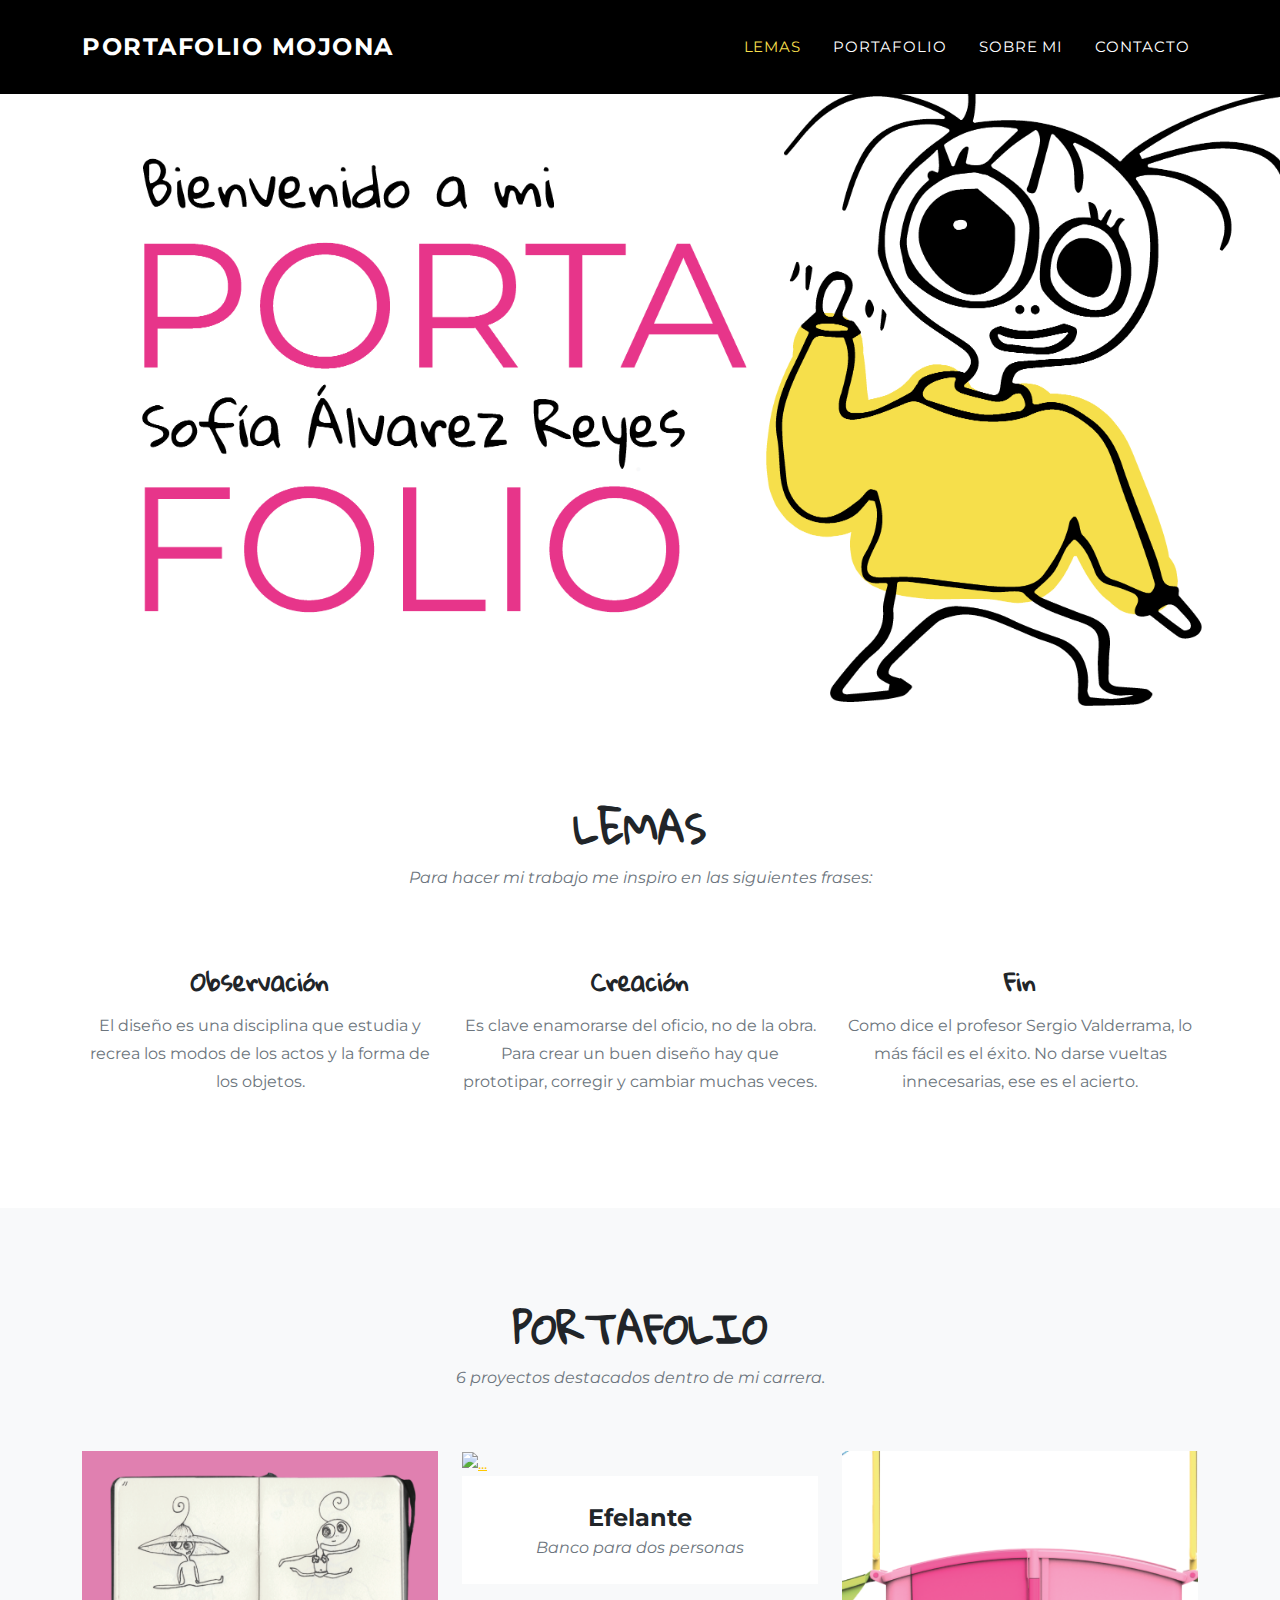
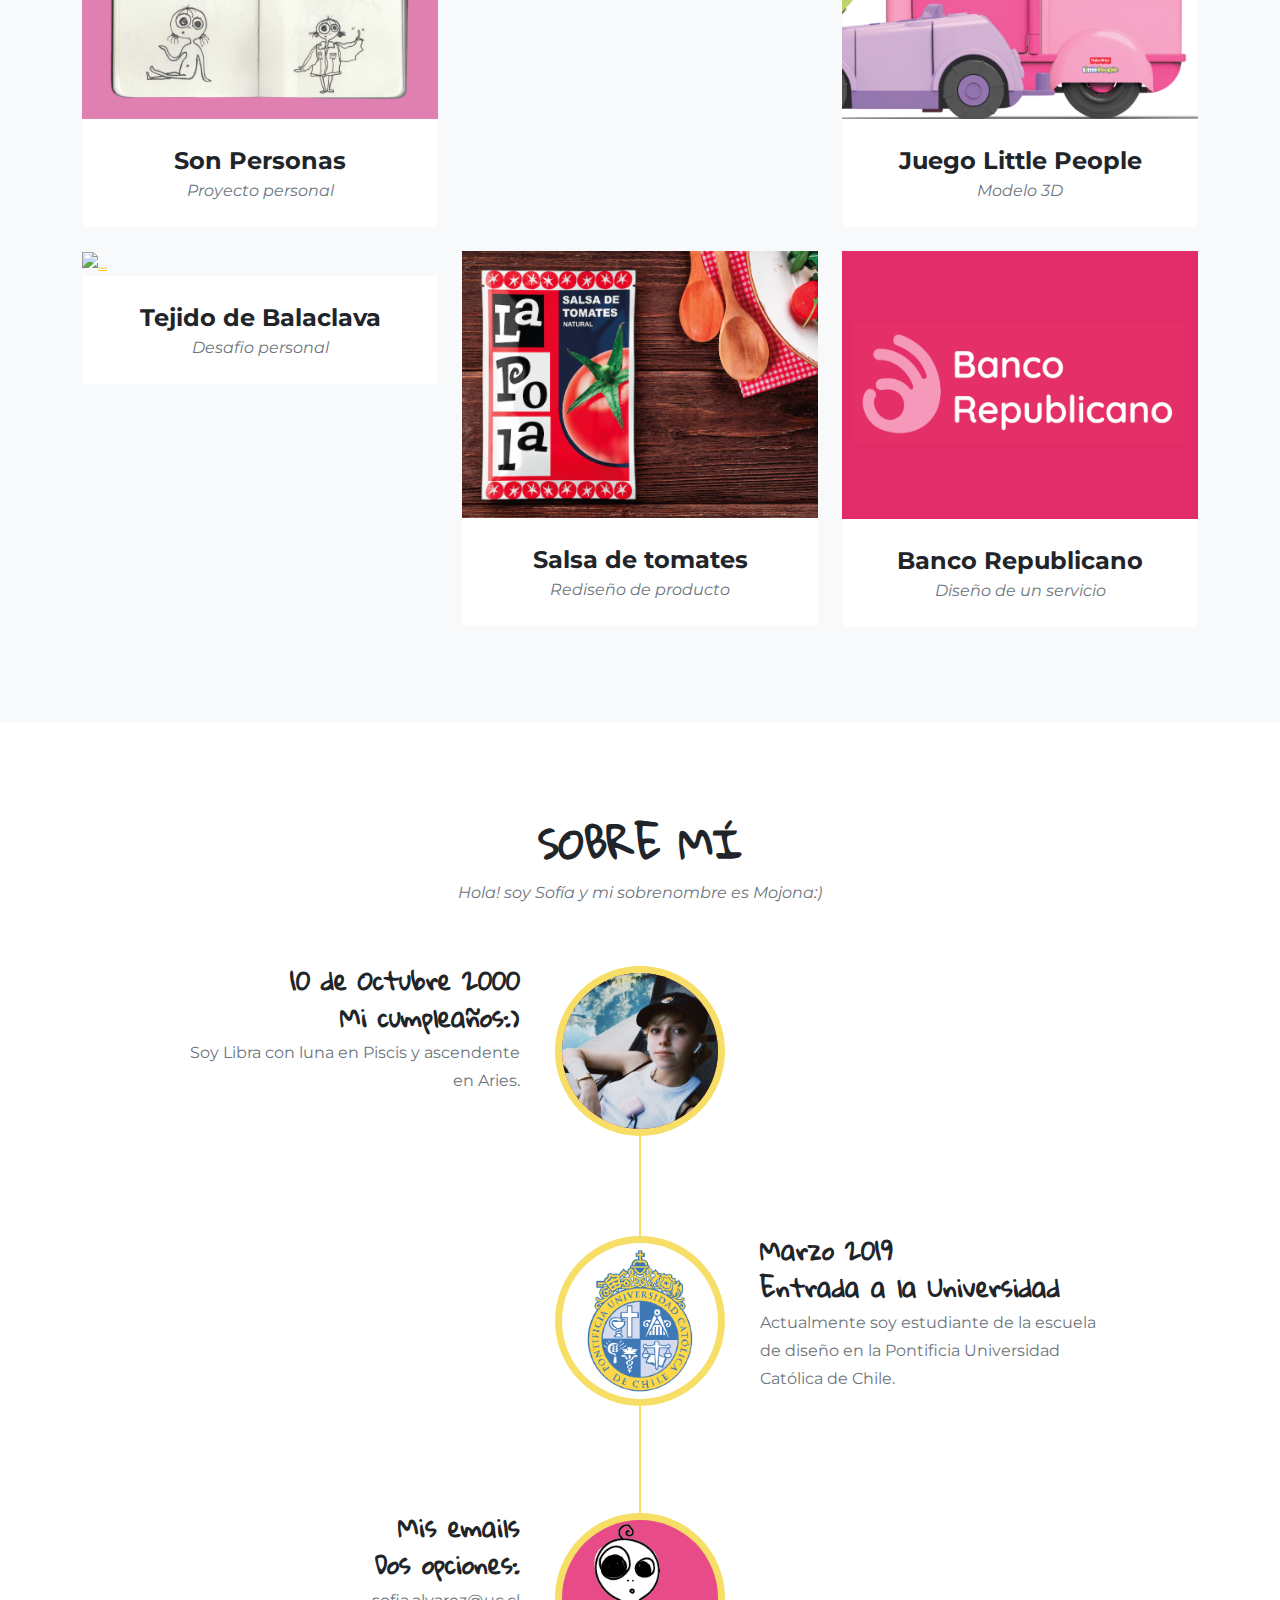
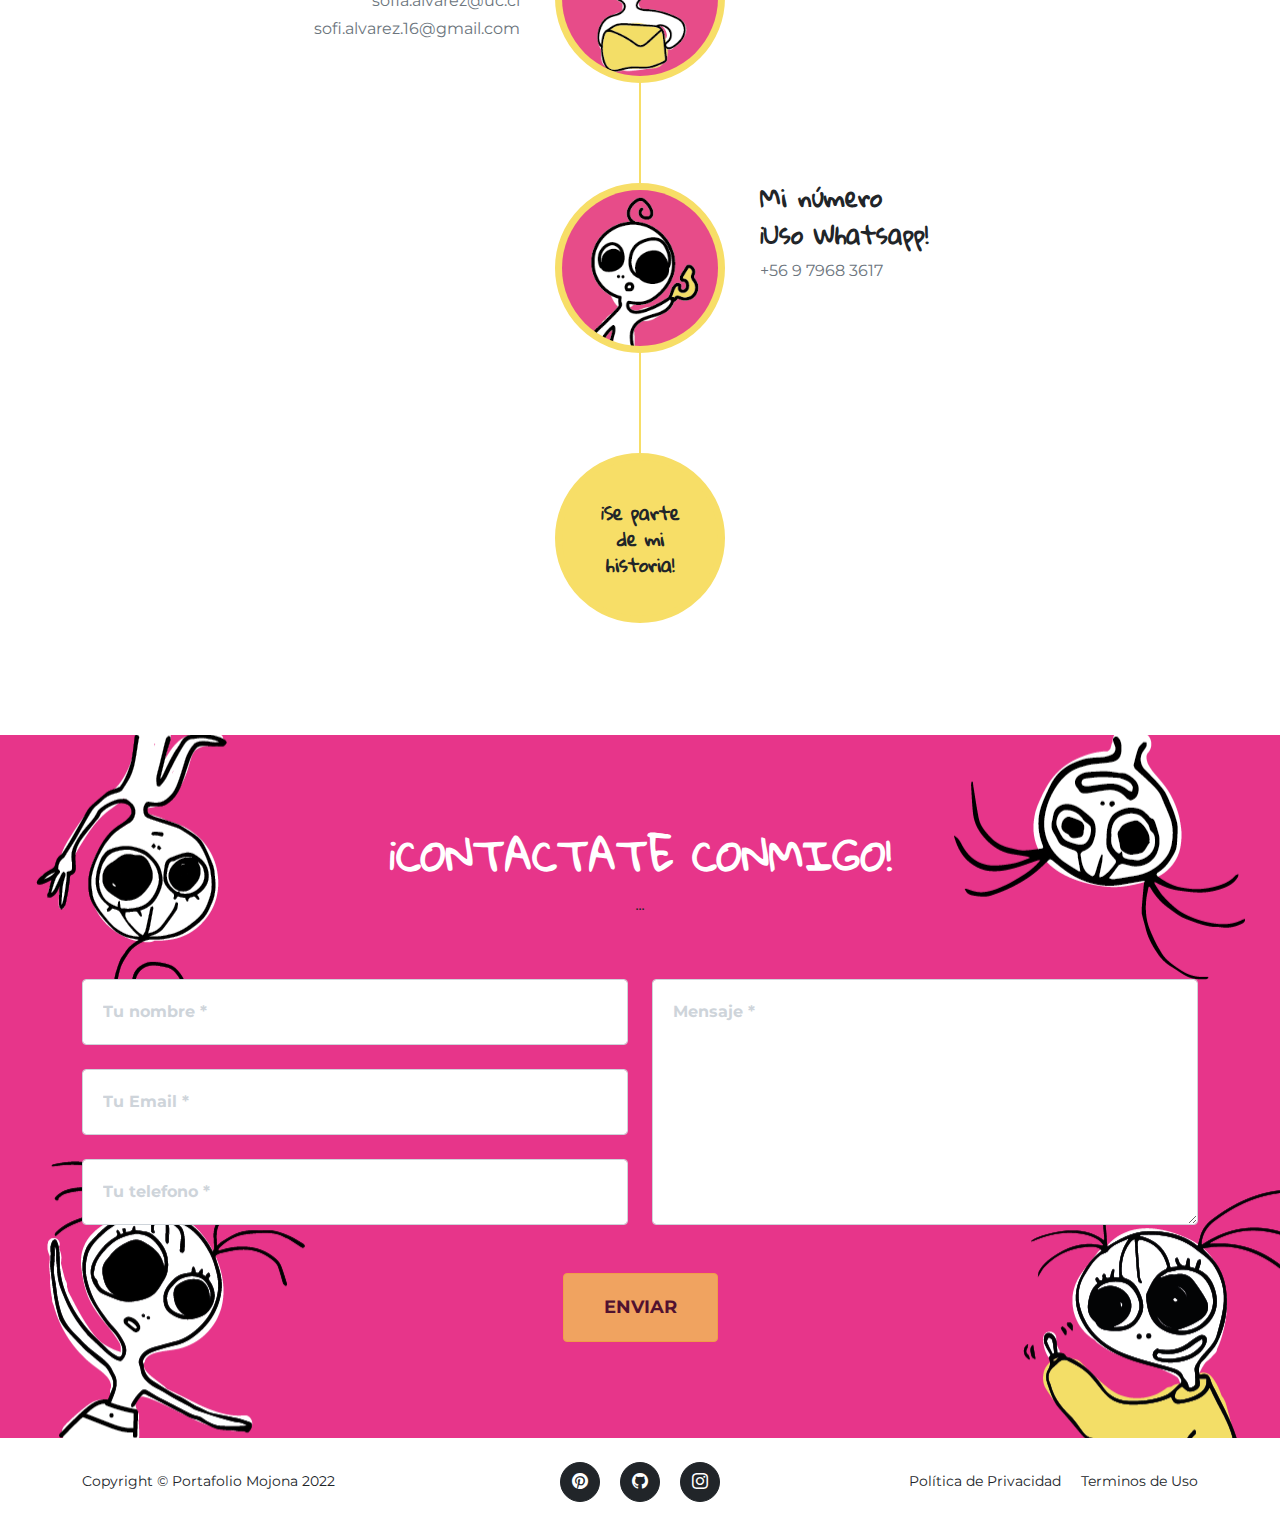
==== pagina-web-mojona/index.html @ ab3c49d6 "Add files via upload" ====
<!DOCTYPE html>
<html lang="en">
    <head>
        <meta charset="utf-8" />
        <title>Portafolio Mojona</title>
        <!-- Search Engine -->
        <meta name="image" content="../assets/img/header-bg.jpg" />
        <!-- Schema.org for Google -->
        <meta itemprop="name" content="Portafolio Mojona" />
        <meta itemprop="image" content="../assets/img/header-bg.jpg" />
        <!-- Open Graph general (Facebook, Pinterest & Google+) -->
        <meta name="og:title" content="Portafolio Mojona" />
        <meta name="og:type" content="website" />
        <meta name="viewport" content="width=device-width, initial-scale=1, shrink-to-fit=no" />
        <meta name="description" content="Este es el portafolio online de Sofía Álvarez! Aquí podrás encontrar mis proyectos destacados y conocerme un poco!" />
        <meta name="author" content="" />
        <!-- Favicon-->
        <link rel="icon" type="image/x-icon" href="assets/favicon.ico" />
        <!-- icons (free version)-->
        <script src="https://use.fontawesome.com/releases/v6.1.0/js/all.js" crossorigin="anonymous"></script>
        <link rel="stylesheet" href="https://cdn.jsdelivr.net/npm/bootstrap-icons@1.8.2/font/bootstrap-icons.css" />
        <!-- Google fonts-->
        <link rel="preconnect" href="https://fonts.googleapis.com" />
        <link rel="preconnect" href="https://fonts.gstatic.com" crossorigin />
        <link href="https://fonts.googleapis.com/css2?family=Gloria+Hallelujah&family=Montserrat&display=swap" rel="stylesheet" />
        <!-- Core theme CSS (includes Bootstrap)-->
        <link href="css/styles.css" rel="stylesheet" />
    </head>
    <body id="page-top">
        <!-- Navigation-->
        <nav class="navbar navbar-expand-lg navbar-dark fixed-top" id="mainNav">
            <div class="container">
                <a class="navbar-brand text-white" href="#page-top">Portafolio Mojona</a>
                <button class="navbar-toggler" type="button" data-bs-toggle="collapse" data-bs-target="#navbarResponsive" aria-controls="navbarResponsive" aria-expanded="false" aria-label="Toggle navigation">
                    Menu
                    <i class="fas fa-bars ms-1"></i>
                </button>
                <div class="collapse navbar-collapse" id="navbarResponsive">
                    <ul class="navbar-nav text-uppercase ms-auto py-4 py-lg-0">
                        <li class="nav-item"><a class="nav-link" href="#services">Lemas</a></li>
                        <li class="nav-item"><a class="nav-link" href="#portfolio">Portafolio</a></li>
                        <li class="nav-item"><a class="nav-link" href="#about">Sobre mi</a></li>
                        <li class="nav-item"><a class="nav-link" href="#contact">Contacto</a></li>
                    </ul>
                </div>
            </div>
        </nav>
        <!-- Masthead-->
        <header class="masthead">
            <div class="container">
                <div class="masthead-subheading">.</div>
                <div class="masthead-heading text-uppercase"></div>
                <div class="masthead-heading text-uppercase"></div>
                <div class="masthead-subheading">.</div>
                <div class="masthead-subheading text-light">.</div>
            </div>
        </header>
        <!-- Services-->
        <section class="page-section" id="services">
            <div class="container">
                <div class="text-center">
                    <h2 class="section-heading text-uppercase">Lemas</h2>
                    <h3 class="section-subheading text-muted">Para hacer mi trabajo me inspiro en las siguientes frases:</h3>
                </div>
                <div class="row text-center">
                    <div class="col-md-4">
                        <span class="fa-stack fa-4x">
                            <i class="fas fa-circle fa-stack-2x text-primary"></i>
                            <i class="fas fa-solid fa-eye fa-stack-1x fa-inverse"></i>
                        </span>
                        <h4 class="my-3">Observación</h4>
                        <p class="text-muted">El diseño es una disciplina que estudia y recrea los modos de los actos y la forma de los objetos.</p>
                    </div>
                    <div class="col-md-4">
                        <span class="fa-stack fa-4x">
                            <i class="fas fa-circle fa-stack-2x text-primary"></i>
                            <i class="fas fa-solid fa-pencil fa-stack-1x fa-inverse"></i>
                        </span>
                        <h4 class="my-3">Creación</h4>
                        <p class="text-muted">Es clave enamorarse del oficio, no de la obra. Para crear un buen diseño hay que prototipar, corregir y cambiar muchas veces.</p>
                    </div>
                    <div class="col-md-4">
                        <span class="fa-stack fa-4x">
                            <i class="fas fa-circle fa-stack-2x text-primary"></i>
                            <i class="fas fa-solid fa-wand-magic-sparkles fa-stack-1x fa-inverse"></i>
                        </span>
                        <h4 class="my-3">Fin</h4>
                        <p class="text-muted">Como dice el profesor Sergio Valderrama, lo más fácil es el éxito. No darse vueltas innecesarias, ese es el acierto.</p>
                    </div>
                </div>
            </div>
        </section>
        <!-- Portfolio Grid-->
        <section class="page-section bg-light" id="portfolio">
            <div class="container">
                <div class="text-center">
                    <h2 class="section-heading text-uppercase">Portafolio</h2>
                    <h3 class="section-subheading text-muted">6 proyectos destacados dentro de mi carrera.</h3>
                </div>
                <div class="row">
                    <div class="col-lg-4 col-sm-6 mb-4">
                        <!-- Portfolio item 1-->
                        <div class="portfolio-item">
                            <a class="portfolio-link" data-bs-toggle="modal" href="#portfolioModal1">
                                <div class="portfolio-hover">
                                    <div class="portfolio-hover-content"><i class="fas fa-plus fa-3x"></i></div>
                                </div>
                                <img class="img-fluid" src="assets/img/portfolio/1.jpg" alt="..." />
                            </a>
                            <div class="portfolio-caption">
                                <div class="portfolio-caption-heading">Son Personas</div>
                                <div class="portfolio-caption-subheading text-muted">Proyecto personal</div>
                            </div>
                        </div>
                    </div>
                    <div class="col-lg-4 col-sm-6 mb-4">
                        <!-- Portfolio item 2-->
                        <div class="portfolio-item">
                            <a class="portfolio-link" data-bs-toggle="modal" href="#portfolioModal2">
                                <div class="portfolio-hover">
                                    <div class="portfolio-hover-content"><i class="fas fa-plus fa-3x"></i></div>
                                </div>
                                <img class="img-fluid" src="assets/img/portfolio/2.jpg" alt="..." />
                            </a>
                            <div class="portfolio-caption">
                                <div class="portfolio-caption-heading">Efelante</div>
                                <div class="portfolio-caption-subheading text-muted">Banco para dos personas</div>
                            </div>
                        </div>
                    </div>
                    <div class="col-lg-4 col-sm-6 mb-4">
                        <!-- Portfolio item 3-->
                        <div class="portfolio-item">
                            <a class="portfolio-link" data-bs-toggle="modal" href="#portfolioModal3">
                                <div class="portfolio-hover">
                                    <div class="portfolio-hover-content"><i class="fas fa-plus fa-3x"></i></div>
                                </div>
                                <img class="img-fluid" src="assets/img/portfolio/3.jpg" alt="..." />
                            </a>
                            <div class="portfolio-caption">
                                <div class="portfolio-caption-heading">Juego Little People</div>
                                <div class="portfolio-caption-subheading text-muted">Modelo 3D</div>
                            </div>
                        </div>
                    </div>
                    <div class="col-lg-4 col-sm-6 mb-4 mb-lg-0">
                        <!-- Portfolio item 4-->
                        <div class="portfolio-item">
                            <a class="portfolio-link" data-bs-toggle="modal" href="#portfolioModal4">
                                <div class="portfolio-hover">
                                    <div class="portfolio-hover-content"><i class="fas fa-plus fa-3x"></i></div>
                                </div>
                                <img class="img-fluid" src="assets/img/portfolio/4.jpg" alt="..." />
                            </a>
                            <div class="portfolio-caption">
                                <div class="portfolio-caption-heading">Tejido de Balaclava</div>
                                <div class="portfolio-caption-subheading text-muted">Desafio personal</div>
                            </div>
                        </div>
                    </div>
                    <div class="col-lg-4 col-sm-6 mb-4 mb-sm-0">
                        <!-- Portfolio item 5-->
                        <div class="portfolio-item">
                            <a class="portfolio-link" data-bs-toggle="modal" href="#portfolioModal5">
                                <div class="portfolio-hover">
                                    <div class="portfolio-hover-content"><i class="fas fa-plus fa-3x"></i></div>
                                </div>
                                <img class="img-fluid" src="assets/img/portfolio/5.jpg" alt="..." />
                            </a>
                            <div class="portfolio-caption">
                                <div class="portfolio-caption-heading">Salsa de tomates</div>
                                <div class="portfolio-caption-subheading text-muted">Rediseño de producto</div>
                            </div>
                        </div>
                    </div>
                    <div class="col-lg-4 col-sm-6">
                        <!-- Portfolio item 6-->
                        <div class="portfolio-item">
                            <a class="portfolio-link" data-bs-toggle="modal" href="#portfolioModal6">
                                <div class="portfolio-hover">
                                    <div class="portfolio-hover-content"><i class="fas fa-plus fa-3x"></i></div>
                                </div>
                                <img class="img-fluid" src="assets/img/portfolio/6.jpg" alt="..." />
                            </a>
                            <div class="portfolio-caption">
                                <div class="portfolio-caption-heading">Banco Republicano</div>
                                <div class="portfolio-caption-subheading text-muted">Diseño de un servicio</div>
                            </div>
                        </div>
                    </div>
                </div>
            </div>
        </section>
        <!-- About-->
        <section class="page-section" id="about">
            <div class="container">
                <div class="text-center">
                    <h2 class="section-heading text-uppercase">Sobre mí</h2>
                    <h3 class="section-subheading text-muted">Hola! soy Sofía y mi sobrenombre es Mojona:)</h3>
                </div>
                <ul class="timeline">
                    <li>
                        <div class="timeline-image"><img class="rounded-circle bg-danger img-fluid" src="assets/img/about/1.jpg" alt="..." /></div>
                        <div class="timeline-panel">
                            <div class="timeline-heading">
                                <h4>10 de Octubre 2000</h4>
                                <h4 class="subheading">Mi cumpleaños:)</h4>
                            </div>
                            <div class="timeline-body"><p class="text-muted">Soy Libra con luna en Piscis y ascendente en Aries.</p></div>
                        </div>
                    </li>
                    <li class="timeline-inverted">
                        <div class="timeline-image"><img class="rounded-circle img-fluid" src="assets/img/about/2.jpg" alt="..." /></div>
                        <div class="timeline-panel">
                            <div class="timeline-heading">
                                <h4>Marzo 2019</h4>
                                <h4 class="subheading">Entrada a la Universidad</h4>
                            </div>
                            <div class="timeline-body"><p class="text-muted">Actualmente soy estudiante de la escuela de diseño en la Pontificia Universidad Católica de Chile.</p></div>
                        </div>
                    </li>
                    <li>
                        <div class="timeline-image"><img class="rounded-circle img-fluid" src="assets/img/about/3.jpg" alt="..." /></div>
                        <div class="timeline-panel">
                            <div class="timeline-heading">
                                <h4>Mis emails</h4>
                                <h4 class="subheading">Dos opciones:</h4>
                            </div>
                            <div class="timeline-body">
                                <p class="text-muted">sofia.alvarez@uc.cl</p>
                                <p class="text-muted">sofi.alvarez.16@gmail.com</p>
                            </div>
                        </div>
                    </li>
                    <li class="timeline-inverted">
                        <div class="timeline-image"><img class="rounded-circle img-fluid" src="assets/img/about/4.jpg" alt="..." /></div>
                        <div class="timeline-panel">
                            <div class="timeline-heading">
                                <h4>Mi número</h4>
                                <h4 class="subheading">¡Uso Whatsapp!</h4>
                            </div>
                            <div class="timeline-body"><p class="text-muted">+56 9 7968 3617</p></div>
                        </div>
                    </li>
                    <li class="timeline-inverted">
                        <div class="timeline-image">
                            <h4 class="text-dark">
                                ¡Se parte
                                <br />
                                de mi
                                <br />
                                historia!
                            </h4>
                        </div>
                    </li>
                </ul>
            </div>
        </section>
        <!-- Contact-->
        <section class="page-section" id="contact">
            <div class="container">
                <div class="text-center">
                    <h2 class="section-heading text-uppercase">¡Contactate conmigo!</h2>
                    <h3 class="section-subheading text-uppercase">...</h3>
                </div>
                <!-- * * * * * * * * * * * * * * *-->
                <!-- * * SB Forms Contact Form * *-->
                <!-- * * * * * * * * * * * * * * *-->
                <!-- This form is pre-integrated with SB Forms.-->
                <!-- To make this form functional, sign up at-->
                <!-- https://startbootstrap.com/solution/contact-forms-->
                <!-- to get an API token!-->
                <form id="contactForm" data-sb-form-api-token="API_TOKEN">
                    <div class="row align-items-stretch mb-5">
                        <div class="col-md-6">
                            <div class="form-group">
                                <!-- Name input-->
                                <input class="form-control" id="name" type="text" placeholder="Tu nombre *" data-sb-validations="required" />
                                <div class="invalid-feedback" data-sb-feedback="name:required">Se requiere un nombre.</div>
                            </div>
                            <div class="form-group">
                                <!-- Email address input-->
                                <input class="form-control" id="email" type="email" placeholder="Tu Email *" data-sb-validations="required,email" />
                                <div class="invalid-feedback" data-sb-feedback="email:required">Se requiere un email.</div>
                                <div class="invalid-feedback" data-sb-feedback="email:email">El email no es valido.</div>
                            </div>
                            <div class="form-group mb-md-0">
                                <!-- Phone number input-->
                                <input class="form-control" id="phone" type="tel" placeholder="Tu telefono *" data-sb-validations="required" />
                                <div class="invalid-feedback" data-sb-feedback="phone:required">Se requere un número de telefono.</div>
                            </div>
                        </div>
                        <div class="col-md-6">
                            <div class="form-group form-group-textarea mb-md-0">
                                <!-- Message input-->
                                <textarea class="form-control" id="message" placeholder="Mensaje *" data-sb-validations="required"></textarea>
                                <div class="invalid-feedback" data-sb-feedback="message:required">Se requiere un mensaje.</div>
                            </div>
                        </div>
                    </div>
                    <!-- Submit success message-->
                    <!---->
                    <!-- This is what your users will see when the form-->
                    <!-- has successfully submitted-->
                    <div class="d-none" id="submitSuccessMessage">
                        <div class="text-center text-white mb-3">
                            <div class="fw-bolder">Envío de formulario exitoso!</div>
                        </div>
                    </div>
                    <!-- Submit error message-->
                    <!---->
                    <!-- This is what your users will see when there is-->
                    <!-- an error submitting the form-->
                    <div class="d-none" id="submitErrorMessage"><div class="text-center text-danger mb-3">¡Error al enviar el mensaje!</div></div>
                    <!-- Submit Button-->
                    <div class="text-center"><button class="btn btn-primary btn-xl text-uppercase disabled" id="submitButton" type="submit">Enviar</button></div>
                </form>
            </div>
        </section>
        <!-- Footer-->
        <footer class="footer py-4">
            <div class="container">
                <div class="row align-items-center">
                    <div class="col-lg-4 text-lg-start">Copyright &copy; Portafolio Mojona 2022</div>
                    <div class="col-lg-4 my-3 my-lg-0">
                        <a class="btn btn-dark btn-social mx-2" href="https://www.pinterest.cl/sofialvarez10/_saved" aria-label="Pinterest"><i class="bi bi-pinterest"></i></a>
                        <a class="btn btn-dark btn-social mx-2" href="https://github.com/sofialvarez4" aria-label="Github"><i class="bi bi-github"></i></a>
                        <a class="btn btn-dark btn-social mx-2" href="https://www.instagram.com/son.personas" aria-label="Instagram"><i class="bi bi-instagram"></i></a>
                    </div>
                    <div class="col-lg-4 text-lg-end">
                        <a class="link-dark text-decoration-none me-3" href="#!">Política de Privacidad</a>
                        <a class="link-dark text-decoration-none" href="#!">Terminos de Uso</a>
                    </div>
                </div>
            </div>
        </footer>
        <!-- Portfolio Modals-->
        <!-- Portfolio item 1 modal popup-->
        <div class="portfolio-modal modal fade" id="portfolioModal1" tabindex="-1" role="dialog" aria-hidden="true">
            <div class="modal-dialog">
                <div class="modal-content">
                    <div class="close-modal" data-bs-dismiss="modal"><img src="assets/img/close-icon.svg" alt="Close modal" /></div>
                    <div class="container">
                        <div class="row justify-content-center">
                            <div class="col-lg-8">
                                <div class="modal-body">
                                    <!-- Project details-->
                                    <h2 class="text-uppercase">Son Personas</h2>
                                    <p class="item-intro text-muted">Proyecto Personal</p>
                                    <img class="img-fluid d-block mx-auto" src="assets/img/portfolio/1.jpg" alt="..." />
                                    <p>El nombre “Son Personas” nació de mis hermanos. Ellos se reian de mí diciendo que mis dibujos parecían Aliens, y yo siempre les contestaba diciendo que eran personas.</p>
                                    <p>Empecé a dibujarlos en junio de 2020, durante la cuarentena. En cierto modo sentí que hacerlos era una forma de mantener la cordura en esos momentos de estrés.</p>
                                    <p>Desde entonces, estas pequeñas ilustraciones se convirtieron en parte de mi identidad. Por eso en la mayoría de mis proyectos suele haber un dibujo de “son personas”.</p>
                                    <img class="img-fluid d-block mx-auto" src="assets/img/portfolio/1,1.jpg" alt="..." />
                                    <img class="img-fluid d-block mx-auto" src="assets/img/portfolio/1,2.jpg" alt="..." />
                                    <img class="img-fluid d-block mx-auto" src="assets/img/portfolio/1,3.jpg" alt="..." />
                                    <ul class="list-inline">
                                        <li>
                                            <strong>Año:</strong>
                                            2020
                                        </li>
                                    </ul>
                                    <button class="btn btn-primary btn-xl text-uppercase" data-bs-dismiss="modal" type="button">
                                        <i class="fas fa-xmark me-1"></i>
                                        Cerrar
                                    </button>
                                </div>
                            </div>
                        </div>
                    </div>
                </div>
            </div>
        </div>
        <!-- Portfolio item 2 modal popup-->
        <div class="portfolio-modal modal fade" id="portfolioModal2" tabindex="-1" role="dialog" aria-hidden="true">
            <div class="modal-dialog">
                <div class="modal-content">
                    <div class="close-modal" data-bs-dismiss="modal"><img src="assets/img/close-icon.svg" alt="Close modal" /></div>
                    <div class="container">
                        <div class="row justify-content-center">
                            <div class="col-lg-8">
                                <div class="modal-body">
                                    <!-- Project details-->
                                    <h2 class="text-uppercase">Efelante</h2>
                                    <p class="item-intro text-muted">Banco para dos personas</p>
                                    <img class="img-fluid d-block mx-auto" src="assets/img/portfolio/2,2.jpg" alt="..." />
                                    <p>El desafío era crear un banco que tuviera dos puntos de apoyo y que pudiera soportar el peso de dos personas. Debía construirse a partir de los principios estructurantes y unirse con amarracables.</p>
                                    <img class="img-fluid d-block mx-auto" src="assets/img/portfolio/2,1.jpg" alt="..." />
                                    <img class="img-fluid d-block mx-auto" src="assets/img/portfolio/2,3.jpg" alt="..." />
                                    <p>Decidimos que nuestro banco podría usarse en un contexto infantil. Por eso, una de sus características es el ser sobredimensionado, para que por ningún motivo sea inestable.</p>
                                    <p>
                                        Para que se relacionara con el contexto de los niños y llamara la atención, lo hicimos en forma de elefante. Por eso se llama “Efelante”, nombre que alude al elefantito morado de la pelicula de Winnie
                                        the Pooh de Disney.
                                    </p>
                                    <img class="img-fluid d-block mx-auto" src="assets/img/portfolio/2,4.jpg" alt="..." />
                                    <img class="img-fluid d-block mx-auto" src="assets/img/portfolio/2,5.jpg" alt="..." />
                                    <img class="img-fluid d-block mx-auto" src="assets/img/portfolio/2,6.jpg" alt="..." />
                                    <img class="img-fluid d-block mx-auto" src="assets/img/portfolio/2,7.jpg" alt="..." />
                                    <ul class="list-inline">
                                        <li>
                                            <strong>Proyecto Grupal:</strong>
                                            Junto a Antonia Riesco e Ignacia Hughes.
                                        </li>
                                        <li>
                                            <strong>Año:</strong>
                                            2021
                                        </li>
                                    </ul>
                                    <button class="btn btn-primary btn-xl text-uppercase" data-bs-dismiss="modal" type="button">
                                        <i class="fas fa-xmark me-1"></i>
                                        Cerrar
                                    </button>
                                </div>
                            </div>
                        </div>
                    </div>
                </div>
            </div>
        </div>
        <!-- Portfolio item 3 modal popup-->
        <div class="portfolio-modal modal fade" id="portfolioModal3" tabindex="-1" role="dialog" aria-hidden="true">
            <div class="modal-dialog">
                <div class="modal-content">
                    <div class="close-modal" data-bs-dismiss="modal"><img src="assets/img/close-icon.svg" alt="Close modal" /></div>
                    <div class="container">
                        <div class="row justify-content-center">
                            <div class="col-lg-8">
                                <div class="modal-body">
                                    <!-- Project details-->
                                    <h2 class="text-uppercase">Juego Little People</h2>
                                    <p class="item-intro text-muted">Modelado 3D</p>

                                    <p>El proyecto consistió en modelar en Rhinoceros 3D un objeto de nuestra elección, el cual debía tener diferentes partes y movimiento (para luego realizar una animación en Keyshot).</p>
                                    <p>
                                        También tuvimos que iluminarlo y renderizarlo para tomar varias fotos desde diferentes perspectivas, donde se podían ver los detalles. Además tuvimos que hacer 3 variantes que usaran materiales
                                        diferentes al original.
                                    </p>
                                    <ul class="list-inline">
                                        <li>
                                            <strong>Año:</strong>
                                            2021
                                        </li>
                                    </ul>
                                    <img class="img-fluid d-block mx-auto" src="assets/img/portfolio/3,1.jpg" alt="..." />
                                    <button class="btn btn-primary btn-xl text-uppercase" data-bs-dismiss="modal" type="button">
                                        <i class="fas fa-xmark me-1"></i>
                                        Cerrar
                                    </button>
                                </div>
                            </div>
                        </div>
                    </div>
                </div>
            </div>
        </div>
        <!-- Portfolio item 4 modal popup-->
        <div class="portfolio-modal modal fade" id="portfolioModal4" tabindex="-1" role="dialog" aria-hidden="true">
            <div class="modal-dialog">
                <div class="modal-content">
                    <div class="close-modal" data-bs-dismiss="modal"><img src="assets/img/close-icon.svg" alt="Close modal" /></div>
                    <div class="container">
                        <div class="row justify-content-center">
                            <div class="col-lg-8">
                                <div class="modal-body">
                                    <!-- Project details-->
                                    <h2 class="text-uppercase">Tejido de Balaclava</h2>
                                    <p class="item-intro text-muted">Desafío personal</p>
                                    <img class="img-fluid d-block mx-auto" src="assets/img/portfolio/4.jpg" alt="..." />
                                    <p>En el verano del 2022 (enero y febrero) decidí que quería aprender a hacer algo nuevo, ya que tenía mucho tiempo. Se me ocurrió que tejer era una buena idea.</p>
                                    <p>
                                        En el proceso de pensar qué hacer, me encontré con una marca llamada Imanskopi. Venden unos balaclavas tejidos y me enamoré de su diseño. No vendían ni enviaban a Chile, así que decidí desafiarme y
                                        tejer uno con el mismo diseño para mí.
                                    </p>
                                    <p>Era la primera vez que tejía en más de diez años, así que estoy muy orgullosa de los resultados.</p>
                                    <img class="img-fluid d-block mx-auto" src="assets/img/portfolio/4,1.jpg" alt="..." />
                                    <ul class="list-inline">
                                        <li>
                                            <strong>Año:</strong>
                                            2022
                                        </li>
                                    </ul>
                                    <button class="btn btn-primary btn-xl text-uppercase" data-bs-dismiss="modal" type="button">
                                        <i class="fas fa-xmark me-1"></i>
                                        Cerrar
                                    </button>
                                </div>
                            </div>
                        </div>
                    </div>
                </div>
            </div>
        </div>
        <!-- Portfolio item 5 modal popup-->
        <div class="portfolio-modal modal fade" id="portfolioModal5" tabindex="-1" role="dialog" aria-hidden="true">
            <div class="modal-dialog">
                <div class="modal-content">
                    <div class="close-modal" data-bs-dismiss="modal"><img src="assets/img/close-icon.svg" alt="Close modal" /></div>
                    <div class="container">
                        <div class="row justify-content-center">
                            <div class="col-lg-8">
                                <div class="modal-body">
                                    <!-- Project details-->
                                    <h2 class="text-uppercase">Salsa de Tomates</h2>
                                    <p class="item-intro text-muted">Rediseño de producto</p>
                                    <img class="img-fluid d-block mx-auto" src="assets/img/portfolio/5.jpg" alt="..." />
                                    <p>
                                        En este proyecto el profesor nos hizo elegir el diseño ganador de un producto en concreto del supermercado, en mi caso la salsa de tomate en sachet. Después de eso, nos dijo que teníamos que crear un
                                        diseño que superara al mencionado anteriormente.
                                    </p>
                                    <img class="img-fluid d-block mx-auto" src="assets/img/portfolio/5,1.jpg" alt="..." />
                                    <p>Además tuvimos que hacer dos variantes del original. En mi caso, mi original era la salsa de tomate normal y mis variantes son la italiana y la casera.</p>
                                    <ul class="list-inline">
                                        <li>
                                            <strong>Año:</strong>
                                            2022
                                        </li>
                                    </ul>
                                    <button class="btn btn-primary btn-xl text-uppercase" data-bs-dismiss="modal" type="button">
                                        <i class="fas fa-xmark me-1"></i>
                                        Cerrar
                                    </button>
                                </div>
                            </div>
                        </div>
                    </div>
                </div>
            </div>
        </div>
        <!-- Portfolio item 6 modal popup-->
        <div class="portfolio-modal modal fade" id="portfolioModal6" tabindex="-1" role="dialog" aria-hidden="true">
            <div class="modal-dialog">
                <div class="modal-content">
                    <div class="close-modal" data-bs-dismiss="modal"><img src="assets/img/close-icon.svg" alt="Close modal" /></div>
                    <div class="container">
                        <div class="row justify-content-center">
                            <div class="col-lg-8">
                                <div class="modal-body">
                                    <!-- Project details-->
                                    <h2 class="text-uppercase">Banco Republicano</h2>
                                    <p class="item-intro text-muted">Diseño de un servcio</p>
                                    <img class="img-fluid d-block mx-auto" src="assets/img/portfolio/6.jpg" alt="..." />
                                    <p>El objetivo de este proyecto era diseñar como si es que realmente tuvieramos a un cliente pagandonos para hacer un trabajo.</p>
                                    <p>En mi caso mi cliente quería tener la grafica para su banco, que tenía el nombre "Banco Republicano".</p>
                                    <img class="img-fluid d-block mx-auto" src="assets/img/portfolio/6,1.jpg" alt="..." />
                                    <img class="img-fluid d-block mx-auto" src="assets/img/portfolio/6,2.jpg" alt="..." />
                                    <img class="img-fluid d-block mx-auto" src="assets/img/portfolio/6,3.jpg" alt="..." />
                                    <img class="img-fluid d-block mx-auto" src="assets/img/portfolio/6,4.jpg" alt="..." />
                                    <img class="img-fluid d-block mx-auto" src="assets/img/portfolio/6,5.jpg" alt="..." />
                                    <img class="img-fluid d-block mx-auto" src="assets/img/portfolio/6,6.jpg" alt="..." />
                                    <ul class="list-inline">
                                        <li>
                                            <strong>Año:</strong>
                                            2022
                                        </li>
                                    </ul>
                                    <button class="btn btn-primary btn-xl text-uppercase" data-bs-dismiss="modal" type="button">
                                        <i class="fas fa-xmark me-1"></i>
                                        Cerrar
                                    </button>
                                </div>
                            </div>
                        </div>
                    </div>
                </div>
            </div>
        </div>
        <!-- Bootstrap core JS-->
        <script src="https://cdn.jsdelivr.net/npm/bootstrap@5.1.3/dist/js/bootstrap.bundle.min.js"></script>
        <!-- Core theme JS-->
        <script src="js/scripts.js"></script>
        <!-- * * * * * * * * * * * * * * * * * * * * * * * * * * * * * * * * * * * * * * * *-->
        <!-- * *                               SB Forms JS                               * *-->
        <!-- * * Activate your form at https://startbootstrap.com/solution/contact-forms * *-->
        <!-- * * * * * * * * * * * * * * * * * * * * * * * * * * * * * * * * * * * * * * * *-->
        <script src="https://cdn.startbootstrap.com/sb-forms-latest.js"></script>
    </body>
</html>
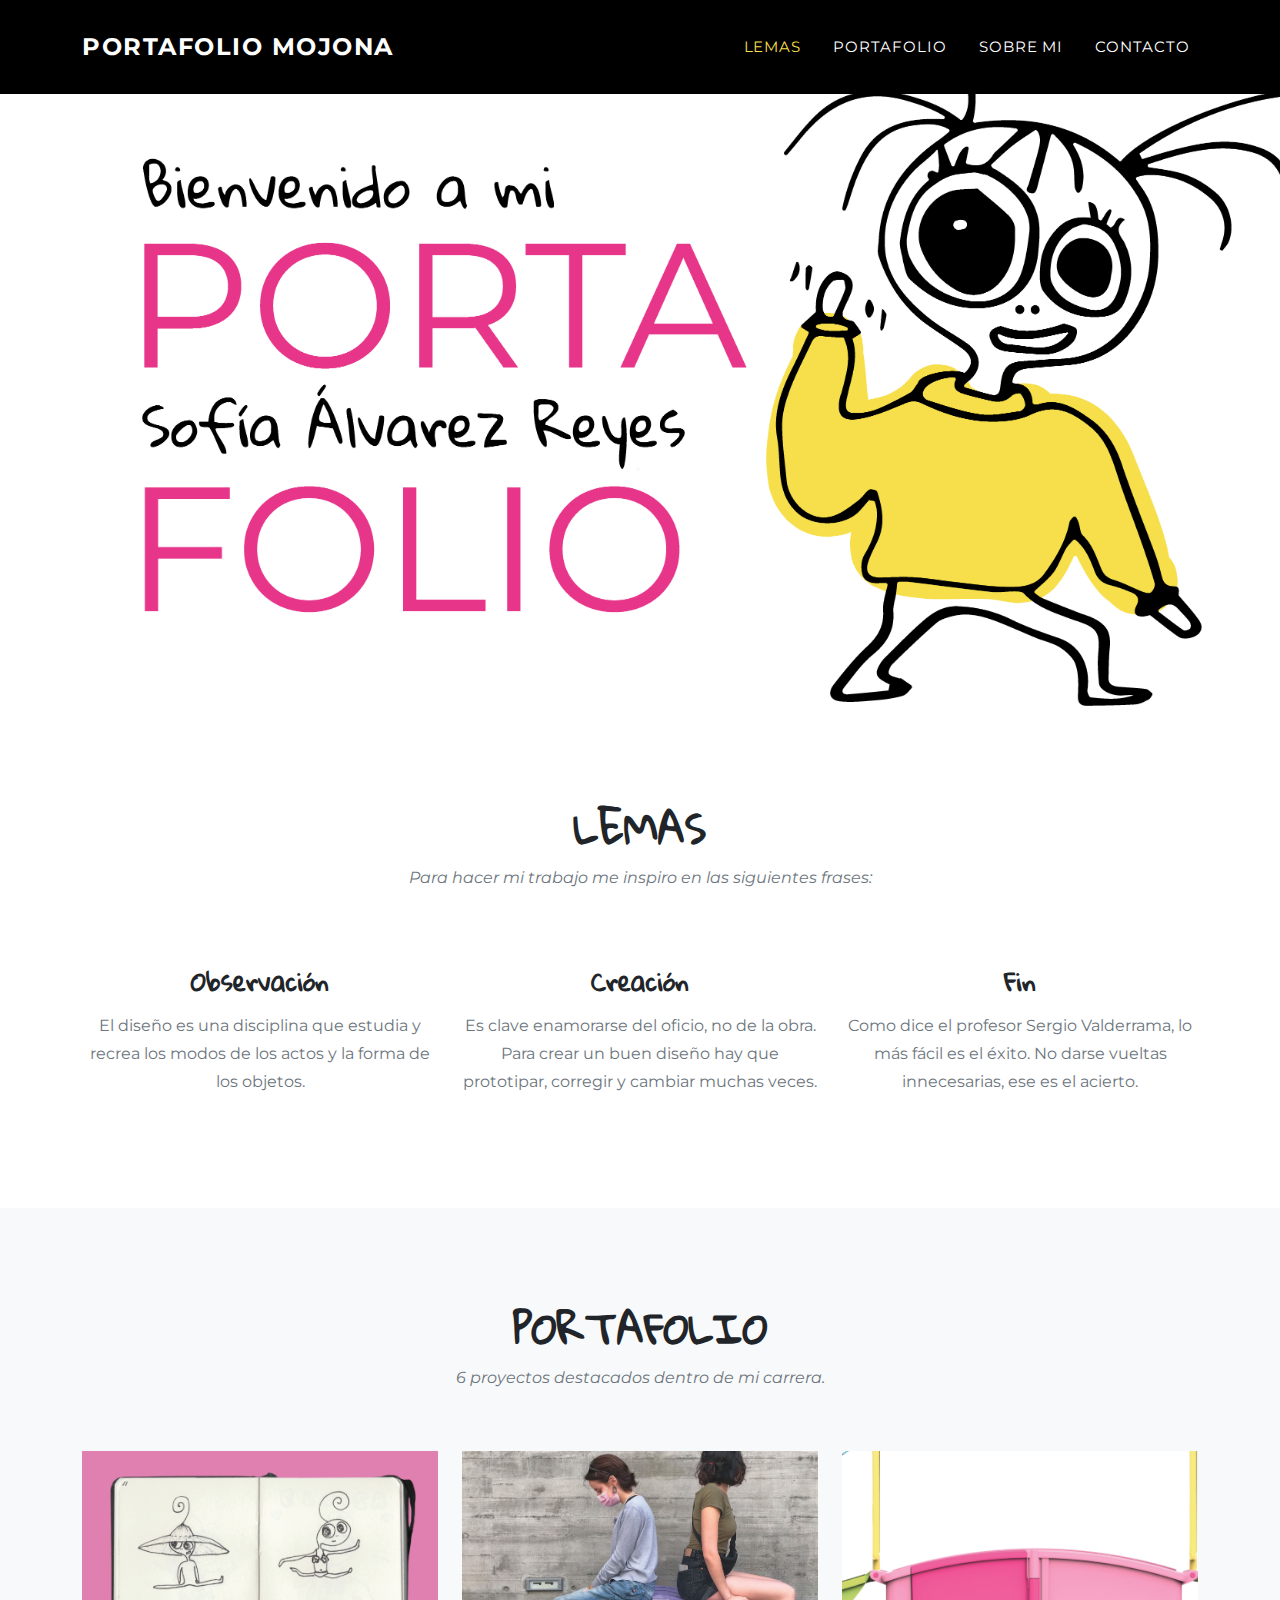
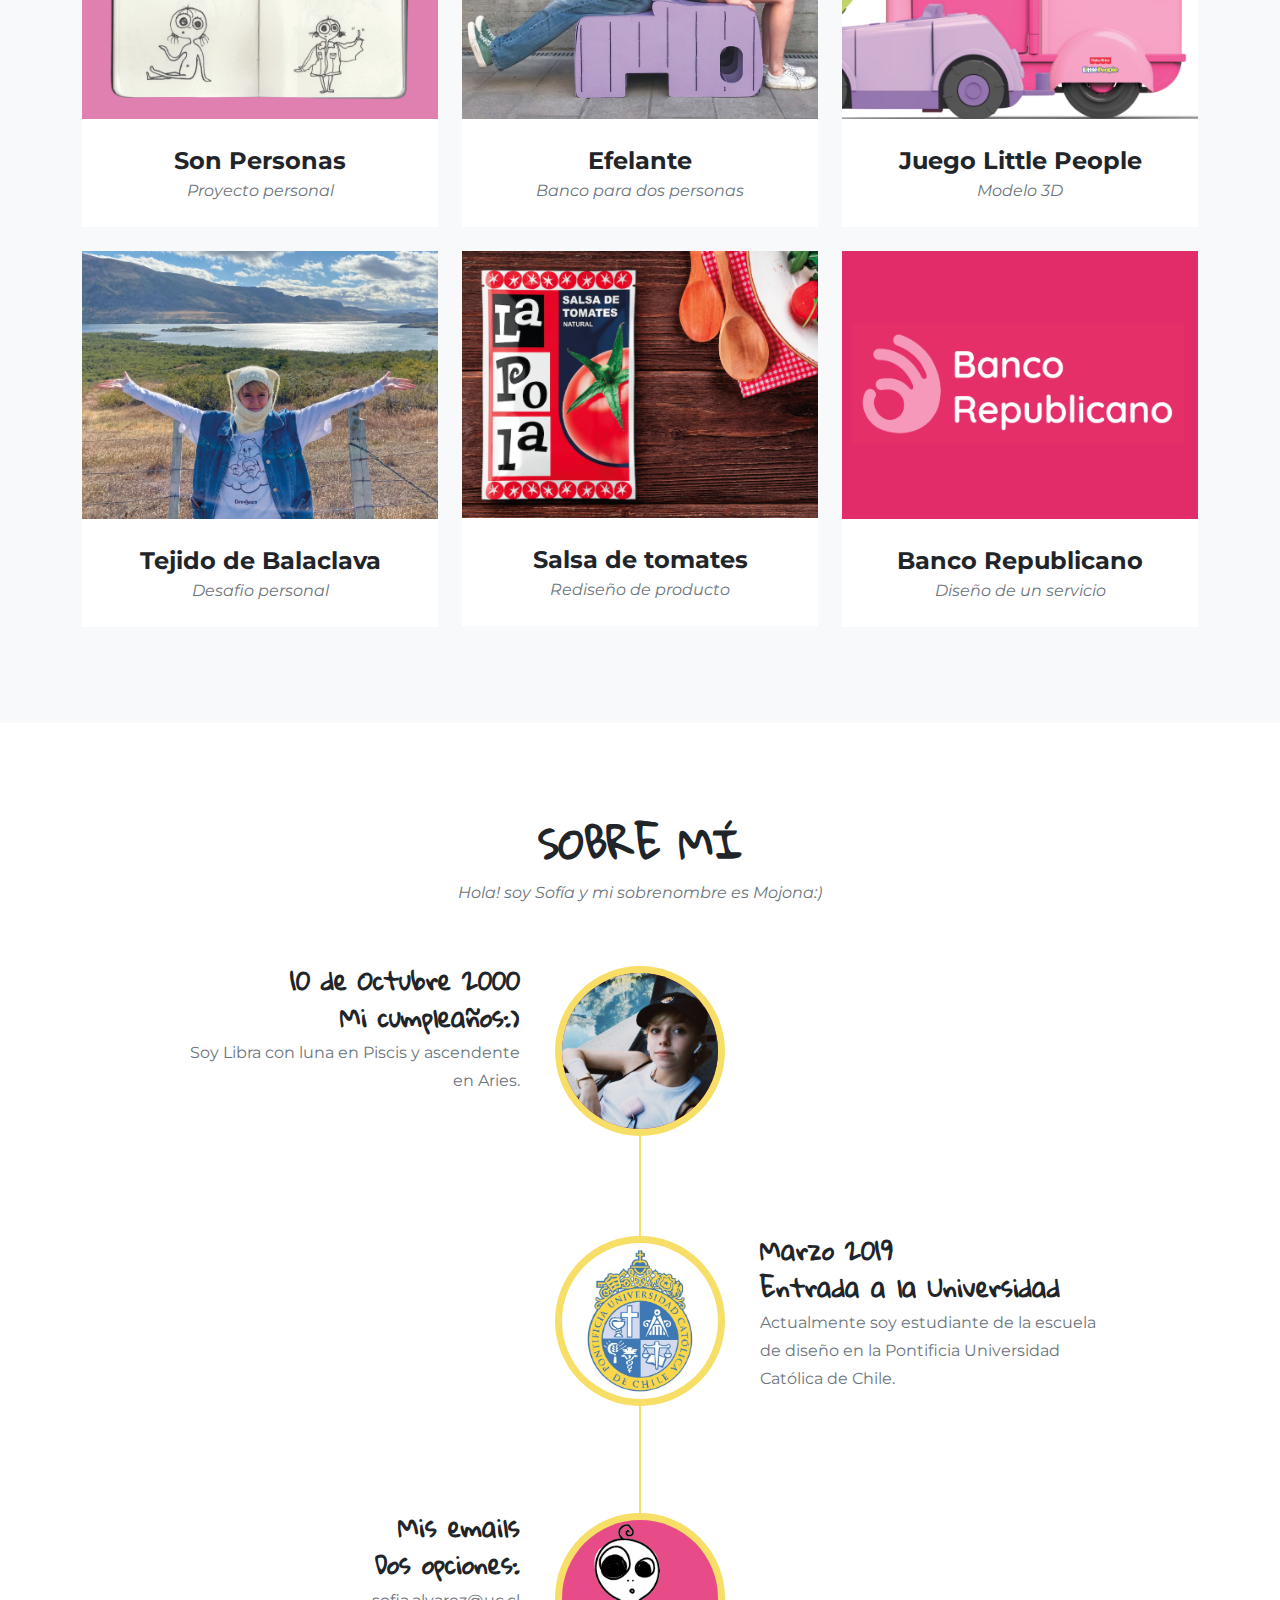
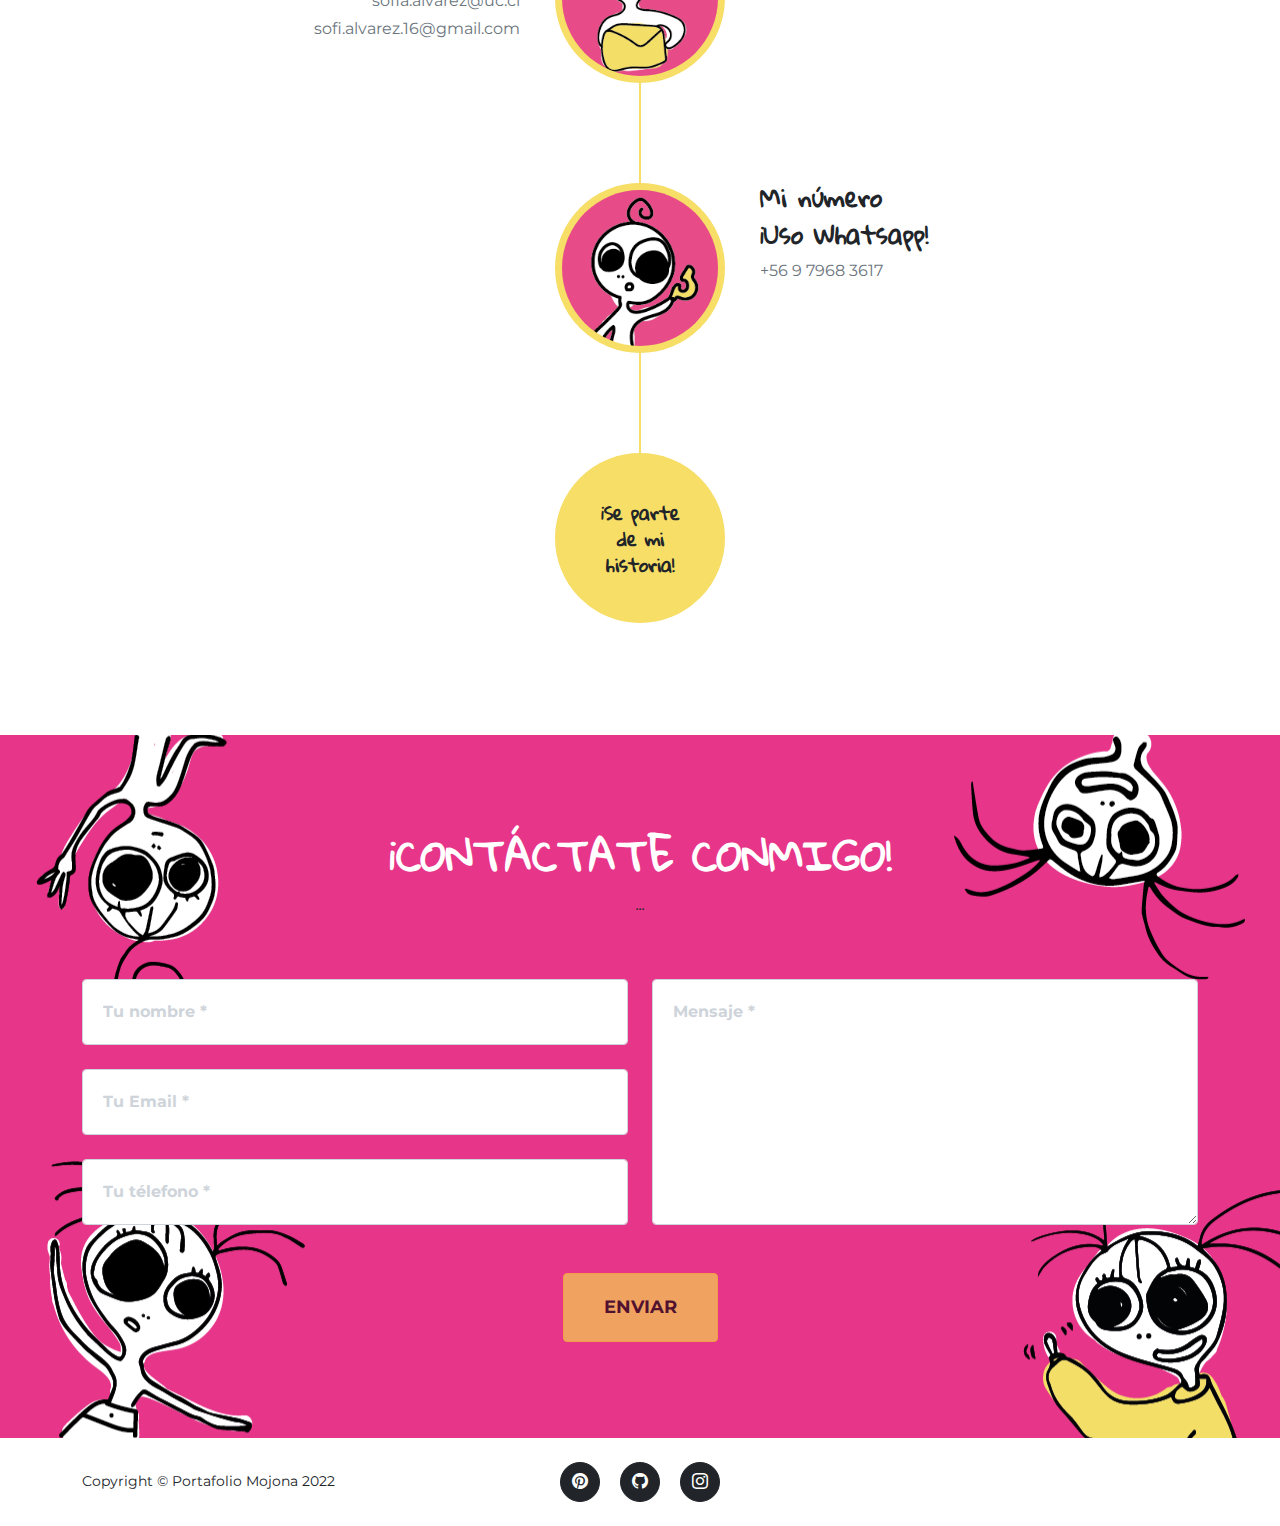
==== commit 2fb6e3c7: "Add files via upload" ====
--- a/pagina-web-mojona/index.html
+++ b/pagina-web-mojona/index.html
@@ -4,10 +4,10 @@
         <meta charset="utf-8" />
         <title>Portafolio Mojona</title>
         <!-- Search Engine -->
-        <meta name="image" content="../assets/img/header-bg.jpg" />
+        <meta name="image" content="https://mojona.cl/header-bg.jpg"/>
         <!-- Schema.org for Google -->
         <meta itemprop="name" content="Portafolio Mojona" />
-        <meta itemprop="image" content="../assets/img/header-bg.jpg" />
+        <meta itemprop="image" content="https://mojona.cl/header-bg.jpg"/>
         <!-- Open Graph general (Facebook, Pinterest & Google+) -->
         <meta name="og:title" content="Portafolio Mojona" />
         <meta name="og:type" content="website" />
@@ -260,7 +260,7 @@
         <section class="page-section" id="contact">
             <div class="container">
                 <div class="text-center">
-                    <h2 class="section-heading text-uppercase">¡Contactate conmigo!</h2>
+                    <h2 class="section-heading text-uppercase">¡Contáctate conmigo!</h2>
                     <h3 class="section-subheading text-uppercase">...</h3>
                 </div>
                 <!-- * * * * * * * * * * * * * * *-->
@@ -286,8 +286,8 @@
                             </div>
                             <div class="form-group mb-md-0">
                                 <!-- Phone number input-->
-                                <input class="form-control" id="phone" type="tel" placeholder="Tu telefono *" data-sb-validations="required" />
-                                <div class="invalid-feedback" data-sb-feedback="phone:required">Se requere un número de telefono.</div>
+                                <input class="form-control" id="phone" type="tel" placeholder="Tu télefono *" data-sb-validations="required" />
+                                <div class="invalid-feedback" data-sb-feedback="phone:required">Se requere un número de télefono.</div>
                             </div>
                         </div>
                         <div class="col-md-6">
@@ -326,10 +326,6 @@
                         <a class="btn btn-dark btn-social mx-2" href="https://www.pinterest.cl/sofialvarez10/_saved" aria-label="Pinterest"><i class="bi bi-pinterest"></i></a>
                         <a class="btn btn-dark btn-social mx-2" href="https://github.com/sofialvarez4" aria-label="Github"><i class="bi bi-github"></i></a>
                         <a class="btn btn-dark btn-social mx-2" href="https://www.instagram.com/son.personas" aria-label="Instagram"><i class="bi bi-instagram"></i></a>
-                    </div>
-                    <div class="col-lg-4 text-lg-end">
-                        <a class="link-dark text-decoration-none me-3" href="#!">Política de Privacidad</a>
-                        <a class="link-dark text-decoration-none" href="#!">Terminos de Uso</a>
                     </div>
                 </div>
             </div>
